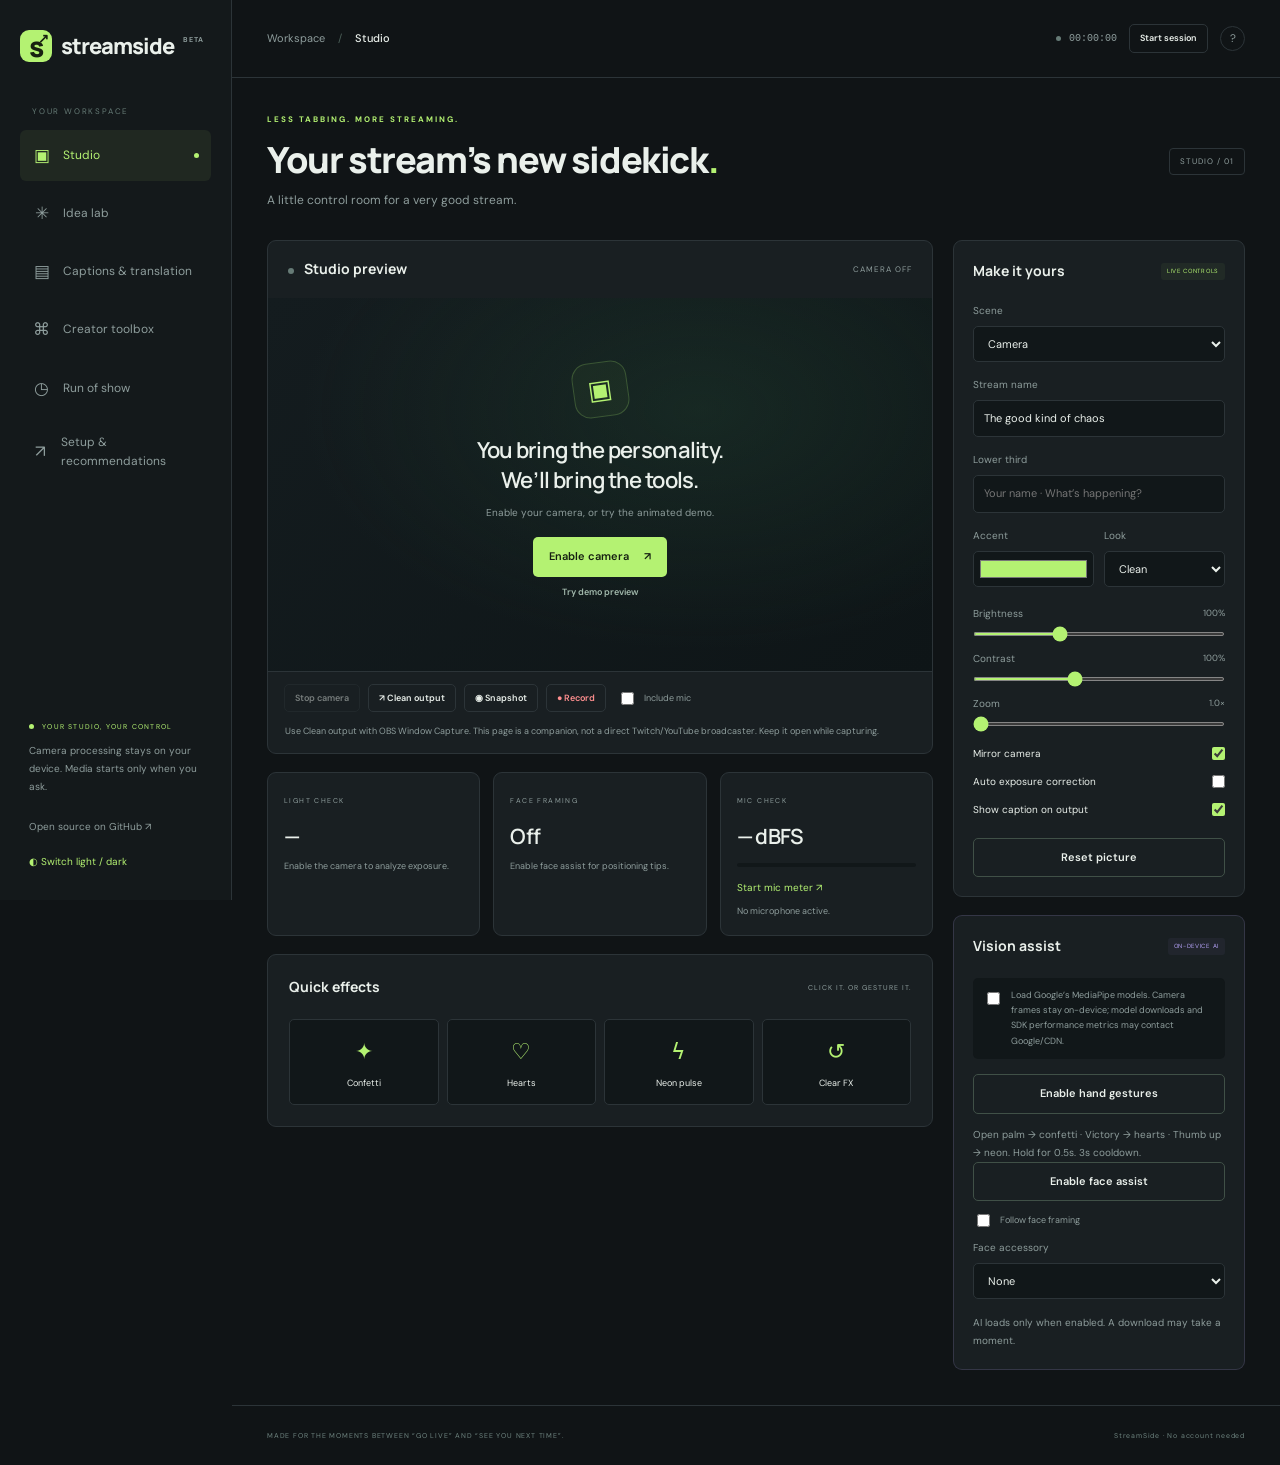
==== index.html @ d4906314 "Build StreamSide streaming studio, vision effects, captions and creator tools" ====
<!doctype html><html lang="en"><head><meta charset="utf-8"><meta name="viewport" content="width=device-width,initial-scale=1"><meta name="theme-color" content="#101416"><meta name="description" content="A compact streaming co-pilot. Camera effects, gesture controls, captions, translation, ideas, overlays and creator utilities."><title>StreamSide — Your streaming co-pilot</title><link rel="icon" href="icon.svg" type="image/svg+xml"><link rel="stylesheet" href="style.css"><script defer src="core.js"></script><script defer src="studio.js"></script><script defer src="speech.js"></script><script defer src="app.js"></script></head><body>
<aside class="sidebar"><a class="brand" href="#studio"><span class="logo">s<span>↗</span></span>streamside<span class="beta">BETA</span></a><p class="nav-label">YOUR WORKSPACE</p><nav aria-label="Tools"><button data-tab="studio" class="active"><span>▣</span>Studio<span class="nav-dot"></span></button><button data-tab="ideas"><span>✳</span>Idea lab</button><button data-tab="captions"><span>▤</span>Captions & translation</button><button data-tab="tools"><span>⌘</span>Creator toolbox</button><button data-tab="planner"><span>◷</span>Run of show</button><button data-tab="guide"><span>↗</span>Setup & recommendations</button></nav><div class="side-bottom"><div class="local-badge"><i></i> YOUR STUDIO, YOUR CONTROL</div><p>Camera processing stays on your device. Media starts only when you ask.</p><a href="https://github.com/LucasLi1337Unknown/StreamSide" target="_blank" rel="noopener">Open source on GitHub ↗</a><button id="theme-toggle" class="text-button">◐ Switch light / dark</button></div></aside>
<div class="workspace"><header class="topbar"><div class="breadcrumb">Workspace <span>/</span> <b id="page-label">Studio</b></div><div class="top-actions"><span class="session-pill"><i></i> <span id="session-time">00:00:00</span></span><button id="session-toggle" class="small-button">Start session</button><button id="quick-guide" class="icon-button" aria-label="Open setup guide">?</button></div></header><main>
<section id="studio" class="page active"><div class="page-heading"><div><p class="eyebrow">LESS TABBING. MORE STREAMING.</p><h1>Your stream’s new sidekick<span>.</span></h1><p>A little control room for a very good stream.</p></div><span class="version-tag">STUDIO / 01</span></div>
<div class="studio-layout"><div class="studio-main"><div class="panel preview-panel"><div class="panel-head"><h2><i class="status-dot" id="camera-dot"></i> Studio preview</h2><div class="live-label" id="camera-label">CAMERA OFF</div></div><div class="canvas-wrap"><canvas id="studio-canvas" width="1280" height="720" aria-label="Processed camera preview"></canvas><div id="preview-empty"><div class="camera-glyph">▣</div><h3>You bring the personality.<br>We’ll bring the tools.</h3><p>Enable your camera, or try the animated demo.</p><button id="camera-start" class="primary">Enable camera <span>↗</span></button><button id="demo-start" class="subtle">Try demo preview</button></div></div><video id="camera-video" playsinline muted hidden></video><div class="preview-controls"><button id="camera-stop" class="small-button" disabled>Stop camera</button><button id="popout" class="small-button">↗ Clean output</button><button id="snapshot" class="small-button">◉ Snapshot</button><button id="record" class="small-button record-button">● Record</button><label class="inline-check"><input id="record-mic" type="checkbox"> Include mic</label><span id="record-status" class="muted"></span></div><p class="footnote">Use Clean output with OBS Window Capture. This page is a companion, not a direct Twitch/YouTube broadcaster. Keep it open while capturing.</p></div>
<div class="three-grid metrics"><div class="panel metric"><span>LIGHT CHECK</span><strong id="light-score">—</strong><p id="light-tip">Enable the camera to analyze exposure.</p></div><div class="panel metric"><span>FACE FRAMING</span><strong id="face-score">Off</strong><p id="face-tip">Enable face assist for positioning tips.</p></div><div class="panel metric"><span>MIC CHECK</span><strong id="mic-value">— dBFS</strong><div class="meter"><i id="mic-bar"></i></div><button id="mic-test" class="text-button">Start mic meter ↗</button><p id="mic-tip">No microphone active.</p></div></div>
<div class="panel"><div class="panel-head"><h2>Quick effects</h2><span class="muted">CLICK IT. OR GESTURE IT.</span></div><div class="effect-buttons"><button data-fx="confetti"><span>✦</span> Confetti</button><button data-fx="hearts"><span>♡</span> Hearts</button><button data-fx="neon"><span>ϟ</span> Neon pulse</button><button data-fx="clear"><span>↺</span> Clear FX</button></div></div></div>
<div class="studio-side"><div class="panel"><div class="panel-head"><h2>Make it yours</h2><span class="green-tag">LIVE CONTROLS</span></div><label>Scene<select id="scene"><option value="camera">Camera</option><option value="starting">Starting soon</option><option value="brb">Be right back</option><option value="ending">Stream ending</option></select></label><label>Stream name<input id="stream-name" maxlength="60" value="The good kind of chaos"></label><label>Lower third<input id="lower-third" maxlength="80" placeholder="Your name · What’s happening?"></label><div class="two-grid"><label>Accent<input id="accent" type="color" value="#b4f272"></label><label>Look<select id="look"><option value="clean">Clean</option><option value="warm">Warm</option><option value="cool">Cool</option><option value="mono">Mono</option><option value="vivid">Vivid</option></select></label></div><label class="slider-label">Brightness <output id="brightness-value">100%</output><input id="brightness" type="range" min="60" max="180" value="100"></label><label class="slider-label">Contrast <output id="contrast-value">100%</output><input id="contrast" type="range" min="60" max="160" value="100"></label><label class="slider-label">Zoom <output id="zoom-value">1.0×</output><input id="zoom" type="range" min="1" max="2" step="0.05" value="1"></label><div class="toggle-list"><label><span>Mirror camera</span><input id="mirror" type="checkbox" checked></label><label><span>Auto exposure correction</span><input id="auto-light" type="checkbox"></label><label><span>Show caption on output</span><input id="show-caption" type="checkbox" checked></label></div><button id="reset-look" class="secondary wide">Reset picture</button></div>
<div class="panel ai-panel"><div class="panel-head"><h2>Vision assist</h2><span class="purple-tag">ON-DEVICE AI</span></div><label class="consent"><input id="vision-consent" type="checkbox"> Load Google’s MediaPipe models. Camera frames stay on-device; model downloads and SDK performance metrics may contact Google/CDN.</label><button id="gestures" class="secondary wide">Enable hand gestures</button><p class="mini" id="gesture-status">Open palm → confetti · Victory → hearts · Thumb up → neon. Hold for 0.5s. 3s cooldown.</p><button id="face-assist" class="secondary wide">Enable face assist</button><label class="inline-check"><input id="auto-frame" type="checkbox"> Follow face framing</label><label>Face accessory<select id="accessory"><option value="none">None</option><option value="glasses">Neon glasses</option><option value="crown">Crown</option><option value="sparkles">Cheek sparkles</option></select></label><p class="mini" id="vision-status">AI loads only when enabled. A download may take a moment.</p></div></div></div></section>
<section id="ideas" class="page"><div class="page-heading"><div><p class="eyebrow">BEAT THE “WHAT NOW?” MOMENT</p><h1>The idea lab<span>.</span></h1><p>Fresh prompts. Safe chaos. Zero awkward silence.</p></div></div><div class="two-grid"><div class="panel generator"><div class="panel-head"><h2>Random inspiration</h2><span>✳</span></div><div class="two-grid"><label>Category<select id="idea-category"><option value="gaming">Gaming</option><option value="chatting">Just chatting</option><option value="creative">Art & creating</option><option value="study">Study & learning</option></select></label><label>Generate<select id="idea-type"><option value="challenge">A challenge</option><option value="topic">A chat prompt</option><option value="title">A stream title</option><option value="wildcard">A wildcard object</option></select></label></div><div id="idea-output" class="big-output" aria-live="polite">Your next great moment starts with one click.</div><div class="button-row"><button id="generate" class="primary">Generate something ✦</button><button id="save-idea" class="secondary">☆ Save</button><button id="copy-idea" class="secondary">Copy</button></div><p class="mini">Curated random combinations, not an LLM. Challenges avoid dangerous, costly or humiliating tasks.</p></div><div class="panel"><div class="panel-head"><h2>Spin a decision</h2><span>◉</span></div><label>Options, one per line<textarea id="wheel-options" rows="5">Play one more round
Take a water break
Let chat choose the next topic
Try a creative challenge</textarea></label><div id="wheel-result" class="wheel-result" aria-live="polite">?</div><button id="spin" class="primary wide">Let the wheel decide ↻</button></div></div><div class="two-grid below"><div class="panel"><div class="panel-head"><h2>Random number & dice</h2></div><div class="three-grid"><label>Minimum<input id="random-min" type="number" value="1"></label><label>Maximum<input id="random-max" type="number" value="100"></label><label>Dice count<input id="dice-count" type="number" min="1" max="10" value="2"></label></div><div class="button-row"><button id="random-number" class="secondary">Draw a number</button><button id="roll-dice" class="secondary">Roll d6 dice</button><strong id="random-result">—</strong></div></div><div class="panel"><div class="panel-head"><h2>Your saved ideas</h2><button id="export-ideas" class="text-button">Export ↗</button></div><div id="saved-ideas" class="list-empty">Save an idea to keep it here.</div></div></div></section>
<section id="captions" class="page"><div class="page-heading"><div><p class="eyebrow">MAKE EVERY WORD COUNT</p><h1>Say it. Save it. Share it<span>.</span></h1><p>Live microphone captions, translation, and transcript links.</p></div></div><div class="two-grid"><div class="panel"><div class="panel-head"><h2>Live captions</h2><span id="speech-badge" class="status-tag">NOT LISTENING</span></div><div class="two-grid"><label>Spoken language<select id="speech-language"><option value="en-US">English</option><option value="zh-CN">中文（普通话）</option><option value="fr-FR">Français</option><option value="es-ES">Español</option><option value="pt-BR">Português (Brasil)</option><option value="ja-JP">日本語</option><option value="de-DE">Deutsch</option></select></label><label>Transcript title<input id="transcript-title" maxlength="100" value="My stream transcript"></label></div><p class="mini">Uses your microphone, not a stream URL or desktop audio. Speech recognition depends on browser/service support and may send audio to your browser’s recognition provider. Chrome/Edge recommended.</p><div class="button-row"><button id="speech-start" class="primary">Start listening</button><button id="speech-stop" class="secondary" disabled>Stop</button><button id="speech-clear" class="text-button">Clear session</button></div><p id="speech-status" class="mini" role="status">You can also paste text below or import an exported JSON transcript.</p><div id="interim" class="interim" aria-live="polite"></div><div id="transcript-list" class="transcript-list"><p class="list-empty">Your words will appear here.</p></div><label>Manual caption / paste text<textarea id="manual-caption" rows="3" placeholder="Useful when speech recognition isn’t supported…"></textarea></label><button id="add-caption" class="secondary">Add to transcript</button><div class="button-row export-row"><button id="export-txt" class="text-button">↓ TXT</button><button id="export-srt" class="text-button">↓ SRT</button><button id="export-json" class="text-button">↓ JSON</button><label class="file-label">↑ Import JSON<input id="import-transcript" type="file" accept=".json,application/json"></label></div></div>
<div><div class="panel"><div class="panel-head"><h2>Translate your words</h2><span class="purple-tag">BROWSER + ONLINE</span></div><label>Translate into<select id="target-language"><option value="zh">中文</option><option value="en">English</option><option value="fr">Français</option><option value="es">Español</option><option value="pt">Português</option><option value="ja">日本語</option><option value="de">Deutsch</option></select></label><label>Translation engine<select id="translation-engine"><option value="browser">On-device browser AI (if available)</option><option value="mymemory">MyMemory online (limited free service)</option></select></label><label class="consent"><input id="translation-consent" type="checkbox"> For MyMemory, send caption text to api.mymemory.translated.net. Its quotas and terms apply. Avoid confidential text.</label><label class="inline-check"><input id="auto-translate" type="checkbox"> Translate new captions automatically</label><button id="translate-last" class="secondary wide">Translate latest caption</button><div id="translation-output" class="translation-output">Translations appear here.</div><p id="translation-status" class="mini" role="status">On-device AI may require a model download and is not available in every browser.</p></div><div class="panel below"><div class="panel-head"><h2>Give your transcript a link</h2><span>↗</span></div><p class="mini">Creates a read-only snapshot encoded in the link itself. Anyone with it can read the text. It is not encrypted, searchable hosting or live syncing. Long transcripts should be exported instead.</p><button id="share-transcript" class="primary wide">Create shareable link</button><label class="below">Snapshot link<input id="share-link" readonly placeholder="Generate a link first"></label><div class="button-row"><button id="copy-share" class="secondary">Copy link</button><a id="open-share" class="secondary disabled" target="_blank" rel="noopener">Open transcript ↗</a></div></div></div></div></section>
<section id="tools" class="page"><div class="page-heading"><div><p class="eyebrow">SMALL TOOLS. BIG DIFFERENCE.</p><h1>The creator toolbox<span>.</span></h1><p>The little things you always need in the middle of a stream.</p></div></div><div class="tool-grid"><div class="panel"><div class="panel-head"><h2>Countdown / focus timer</h2><span>◷</span></div><div id="countdown-display" class="timer-number">05:00</div><label>Minutes<input id="countdown-minutes" type="number" min="0.1" max="1440" step="0.1" value="5"></label><div class="button-row"><button id="timer-start" class="primary">Start</button><button id="timer-reset" class="secondary">Reset</button><button id="timer-overlay" class="secondary">Overlay ↗</button></div><label class="inline-check"><input id="timer-on-output" type="checkbox"> Show timer on studio output</label></div><div class="panel"><div class="panel-head"><h2>Bitrate & storage calculator</h2></div><div class="two-grid"><label>Upload speed (Mbps)<input id="upload-speed" type="number" min="0.1" max="10000" value="10"></label><label>Stream length (hours)<input id="stream-hours" type="number" min="0.1" max="48" value="2"></label><label>Video bitrate (kbps)<input id="video-bitrate" type="number" min="100" max="100000" value="6000"></label><label>Audio bitrate (kbps)<input id="audio-bitrate" type="number" min="32" max="512" value="160"></label></div><div id="bitrate-result" class="result-box"></div><p class="mini">Uses 70% of upload as a headroom guideline. Estimated decimal GB excludes container overhead; platform limits differ.</p></div><div class="panel"><div class="panel-head"><h2>Goal calculator</h2></div><div class="two-grid"><label>Current progress<input id="goal-current" type="number" min="0" value="35"></label><label>Target<input id="goal-target" type="number" min="1" value="100"></label></div><div id="goal-result" class="result-box"></div><div class="progress"><i id="goal-progress"></i></div><label class="inline-check"><input id="goal-on-output" type="checkbox"> Show goal bar on studio</label></div><div class="panel"><div class="panel-head"><h2>Quick poll</h2></div><label>Question<input id="poll-question" value="What should we do next?" maxlength="100"></label><label>Choices, one per line<textarea id="poll-options" rows="3">One more game
Creative challenge
Just chatting</textarea></label><button id="poll-create" class="secondary wide">Create / reset local poll</button><div id="poll-results" class="below"></div><p class="mini">Local vote counter for a host to tally chat votes. Viewers cannot vote remotely.</p></div><div class="panel"><div class="panel-head"><h2>Teleprompter</h2></div><label>Your script<textarea id="prompter-text" rows="5" placeholder="Paste your introduction, talking points, or script…"></textarea></label><label>Scroll speed<input id="prompter-speed" type="range" min="5" max="100" value="25"></label><button id="prompter-open" class="primary wide">Open teleprompter ↗</button></div><div class="panel"><div class="panel-head"><h2>Sound cues</h2><span>♫</span></div><p class="mini">Original synthesized cues. Play to your speakers; route browser audio into OBS if you want viewers to hear.</p><div class="effect-buttons sound-buttons"><button data-sound="chime">✦ Chime</button><button data-sound="win">★ Win</button><button data-sound="drum">● Drum</button><button data-sound="count">3…2…1</button></div><label>Volume<input id="sound-volume" type="range" min="0" max="0.5" step="0.01" value="0.15"></label></div></div></section>
<section id="planner" class="page"><div class="page-heading"><div><p class="eyebrow">A LITTLE STRUCTURE. A LOT OF ROOM TO PLAY.</p><h1>Your run of show<span>.</span></h1><p>Build a plan, keep the pace, and remember the water breaks.</p></div><button id="export-plan" class="secondary">Export plan ↓</button></div><div class="two-grid"><div class="panel"><div class="panel-head"><h2>Segments</h2><strong id="plan-total" class="green">0 min</strong></div><form id="segment-form" class="segment-form"><label>Segment name<input id="segment-name" required maxlength="80" placeholder="Warm up with chat"></label><label>Minutes<input id="segment-minutes" type="number" required min="1" max="240" value="10"></label><button class="primary" type="submit">+ Add</button></form><div id="segments" class="below"></div><div class="button-row"><button id="plan-run" class="primary">Start next segment</button><button id="plan-pause" class="secondary">Pause</button></div><p id="plan-status" class="mini" role="status">Plan saved on this device.</p></div><div><div class="panel"><div class="panel-head"><h2>Pre-stream checklist</h2><span id="checklist-count" class="green">0 / 6</span></div><div id="checklist"></div></div><div class="panel below"><div class="panel-head"><h2>Clip markers & notes</h2></div><p class="mini">Markers use your session clock. Start a session in the top bar before recording moments.</p><div class="button-row"><input id="marker-note" maxlength="120" placeholder="That moment deserves a clip"><button id="add-marker" class="secondary">+ Mark</button></div><div id="markers" class="below"></div><button id="export-markers" class="text-button">Export markers ↓</button></div></div></div></section>
<section id="guide" class="page"><div class="page-heading"><div><p class="eyebrow">GET YOUR SETUP DIALED IN</p><h1>Stream smarter<span>.</span></h1><p>A practical setup coach and a clear view of what each tool does.</p></div></div><div class="two-grid"><div class="panel"><div class="panel-head"><h2>Your setup recipe</h2><span class="green-tag">RULE-BASED COACH</span></div><label>What are you streaming?<select id="coach-content"><option value="gaming">Fast-paced games</option><option value="chat">Just chatting / podcast</option><option value="art">Art / desk camera</option><option value="study">Study / teaching</option></select></label><label>Available upload (Mbps)<input id="coach-upload" type="number" min="0.1" value="10"></label><label>Computer power<select id="coach-power"><option value="low">Older / lightweight laptop</option><option value="mid" selected>Modern laptop</option><option value="high">Desktop with dedicated GPU</option></select></label><button id="coach-generate" class="primary wide">Build my setup recipe ↗</button><div id="coach-result" class="result-box below"></div></div><div class="panel prose"><h2>Bring StreamSide into OBS</h2><ol><li>Open Studio and enable the camera. Finish your effects and captions.</li><li>Open <b>Clean output</b>. This is a separate, uncluttered window.</li><li>In OBS, add a <b>Window Capture</b> source and select that output window. Crop browser chrome if needed.</li><li>Keep StreamSide open and the output window visible. Browser background throttling can reduce frame rate.</li><li>Add your microphone in OBS separately. Caption recognition is a separate service; avoid double-routing the mic.</li></ol><p>For transparent text overlays, use the timer overlay link with an OBS Browser Source. Camera output uses Window Capture; there is no virtual-camera driver.</p><a href="https://obsproject.com/kb/window-capture-sources" target="_blank" rel="noopener">OBS Window Capture guide ↗</a></div></div><div class="panel prose below"><h2>Capabilities & privacy, without the mystery</h2><div class="capability-grid"><div><h3>Camera & face</h3><p>Camera effects are rendered locally to canvas. Exposure is estimated from pixel brightness. Face landmarks guide framing and track accessories. No identity recognition or face reshaping. Digital correction cannot move your room lights.</p></div><div><h3>Gestures</h3><p>Google MediaPipe’s gesture model detects open palm, victory and thumbs up. Recognition is probabilistic. Models download on first use; GPU/CPU and browser support affect speed. Manual effect buttons always work.</p></div><div><h3>Speech & translation</h3><p>Live recognition uses browser Web Speech support and may process microphone audio remotely. On-device translation is browser-dependent. MyMemory is an opt-in, quota-limited online fallback for caption text. No unlimited translation promise.</p></div><div><h3>Storage & sharing</h3><p>Ideas, planner and transcript drafts are stored in your browser. No accounts or server-side transcript database. Share links contain a frozen copy of the text; anyone who has a link can read it. Stop buttons release camera/microphone tracks.</p></div></div><div class="button-row"><button id="backup" class="secondary">Export workspace backup</button><label class="file-label secondary">Import backup<input id="restore" type="file" accept=".json,application/json"></label></div><p class="mini">You control when camera, mic, recognition, model downloads and online translation start. Nothing goes live to a streaming platform from this app.</p></div></section>
<section id="shared-transcript" class="page"><div class="page-heading"><div><p class="eyebrow">READ-ONLY TRANSCRIPT SNAPSHOT</p><h1 id="shared-title">Stream transcript</h1><p>This snapshot is encoded in the link. It does not update live.</p></div></div><div class="panel"><div id="shared-content"></div><button id="shared-download" class="secondary below">Download transcript ↓</button></div></section>
</main><footer>MADE FOR THE MOMENTS BETWEEN “GO LIVE” AND “SEE YOU NEXT TIME”.<span>StreamSide · No account needed</span></footer></div><div id="toast" role="status"></div><dialog id="recording-dialog"><button id="close-recording" class="dialog-close" aria-label="Close recording">×</button><h2>Your recording is ready</h2><video id="recorded-video" controls playsinline></video><a id="download-recording" class="primary" download="streamside-recording.webm">Download recording ↓</a><p class="mini">Save this file before leaving. Recordings are kept in memory until downloaded.</p></dialog></body></html>
---- style.css ----
@import url('https://fonts.googleapis.com/css2?family=DM+Sans:wght@400;500;600;700&family=Manrope:wght@400;500;600;700;800&display=swap');
:root{--bg:#101416;--side:#14191b;--panel:#191f22;--field:#111719;--line:#2c3438;--text:#eaf0eb;--muted:#8e9d9c;--green:#b4f272;--purple:#b6a3fa;--danger:#ff8f8f}*{box-sizing:border-box}body{margin:0;background:var(--bg);color:var(--text);font:13px/1.6 'DM Sans',sans-serif}body.light{--bg:#edf1ed;--side:#f9fbf7;--panel:#fff;--field:#f1f5f0;--line:#d4ddd2;--text:#1a2822;--muted:#5d7268;--green:#467b16;--purple:#6e4cb7}button,input,textarea,select{font:inherit}button{cursor:pointer}button:disabled{opacity:.45;cursor:not-allowed}a{color:inherit;text-decoration:none}button,input,select,textarea,a{outline-offset:4px}button:focus-visible,a:focus-visible{outline:2px solid var(--green)}h1,h2,h3,p{margin-top:0}h1,h2,h3{font-family:'Manrope',sans-serif}h1{font-size:36px;letter-spacing:-1.4px;font-weight:800;line-height:1.2;margin-bottom:10px}h1>span{color:var(--green)}h2{font-size:14px;font-weight:700;margin:0}h3{font-size:14px}.sidebar{position:fixed;inset:0 auto 0 0;width:232px;border-right:1px solid var(--line);background:var(--side);padding:30px 20px;display:flex;flex-direction:column;z-index:20}.brand{display:flex;align-items:center;gap:9px;font:800 22px 'Manrope',sans-serif;letter-spacing:-1px;white-space:nowrap}.logo{display:grid;place-items:center;border-radius:9px;width:32px;height:32px;background:var(--green);color:#182110;position:relative;font-size:28px;line-height:1}.logo>span{position:absolute;font-size:13px;right:4px;top:2px}.beta{font:700 7px 'DM Sans',sans-serif;letter-spacing:1px;color:var(--muted);align-self:start;margin-top:5px}.nav-label{font-size:8px;letter-spacing:1.8px;color:#667b76;margin:43px 12px 12px}nav{display:grid;gap:7px}nav button{display:flex;align-items:center;gap:12px;color:var(--muted);background:none;border:0;padding:12px;border-radius:6px;text-align:left;font-size:12px}nav button>span:first-child{font-size:17px;width:19px;text-align:center}nav button.active{background:#b4f27212;color:var(--green)}nav button:hover{background:#b4f27209;color:var(--text)}.nav-dot{width:5px;height:5px;background:var(--green);border-radius:50%;margin-left:auto}.side-bottom{margin-top:auto;padding:18px 9px 0}.local-badge{font-size:7px;letter-spacing:1.2px;color:var(--green)}.local-badge i{display:inline-block;width:5px;height:5px;background:var(--green);border-radius:50%;margin-right:5px}.side-bottom p{font-size:10px;color:var(--muted);margin:10px 0 20px;line-height:1.8}.side-bottom>a{font-size:10px;color:var(--muted)}.side-bottom .text-button{display:block;margin-top:17px}.workspace{margin-left:232px}.topbar{height:78px;border-bottom:1px solid var(--line);display:flex;align-items:center;justify-content:space-between;padding:0 35px;gap:15px}.breadcrumb{color:var(--muted);font-size:11px}.breadcrumb span{color:#4b5f58;margin:0 10px}.breadcrumb b{font-weight:500;color:var(--text)}.top-actions{display:flex;gap:12px;align-items:center}.session-pill{font:10px monospace;color:var(--muted);display:flex;align-items:center;gap:8px}.session-pill i{background:#667b76;width:5px;height:5px;border-radius:50%}.session-pill.running i{background:var(--green);box-shadow:0 0 10px var(--green)}main{max-width:1600px;margin:auto;padding:35px}.page{display:none}.page.active{display:block}.page-heading{display:flex;justify-content:space-between;gap:20px;align-items:center;margin-bottom:30px}.eyebrow{font-size:8px;letter-spacing:2px;color:var(--green);font-weight:700;margin:0 0 12px}.page-heading p:last-child{color:var(--muted);font-size:12px;margin-bottom:0}.version-tag{border:1px solid var(--line);border-radius:4px;padding:6px 10px;font-size:8px;letter-spacing:1px;color:var(--muted)}.panel{background:var(--panel);border:1px solid var(--line);border-radius:9px;padding:21px;min-width:0}.panel-head{display:flex;align-items:center;justify-content:space-between;gap:10px;margin-bottom:20px}.panel-head>.muted{font-size:7px;letter-spacing:1px}.panel-head>span:not([class]){color:var(--green);font-size:20px}.studio-layout{display:grid;grid-template-columns:minmax(0,1fr) 292px;gap:20px}.studio-main,.studio-side{display:flex;flex-direction:column;gap:18px}.preview-panel{padding:0;overflow:hidden}.preview-panel>.panel-head{margin:0;padding:17px 20px}.status-dot{display:inline-block;width:6px;height:6px;border-radius:50%;background:#667b76;margin-right:7px}.status-dot.on{background:var(--green)}.live-label{font-size:8px;letter-spacing:1px;color:var(--muted)}.canvas-wrap{position:relative;aspect-ratio:16/9;background:#0c1113;overflow:hidden}.canvas-wrap canvas{width:100%;height:100%;display:block}#preview-empty{position:absolute;inset:0;display:flex;align-items:center;justify-content:center;flex-direction:column;text-align:center;background:radial-gradient(ellipse at 65% 30%,#21433160,transparent 65%),linear-gradient(135deg,#141c1f,#0e1517)}#preview-empty[hidden]{display:none}.camera-glyph{color:var(--green);font-size:26px;width:55px;height:55px;border:1px solid #b4f27235;display:grid;place-items:center;border-radius:16px;margin-bottom:18px;background:#b4f2720a;transform:rotate(-8deg)}#preview-empty h3{font-size:22px;font-weight:600;line-height:1.4;letter-spacing:-.7px;margin-bottom:9px;color:#eaf0eb}#preview-empty p{font-size:10px;color:#8e9d9c;margin-bottom:16px}.preview-controls{padding:12px 16px;display:flex;align-items:center;flex-wrap:wrap;gap:8px;border-top:1px solid var(--line)}.footnote{font-size:9px;line-height:1.7;color:var(--muted);padding:0 17px;margin:0 0 13px}.primary,.secondary,.small-button,.subtle{border-radius:5px;padding:10px 15px;font-size:11px;display:inline-flex;align-items:center;justify-content:center;gap:15px;font-weight:600;transition:background .15s}.primary{background:var(--green);color:#162011;border:1px solid transparent}.light .primary{color:white}.primary:hover{filter:brightness(1.08)}.secondary{background:transparent;color:var(--text);border:1px solid #405047}.secondary:hover,.small-button:hover{background:#9bd07110}.small-button{padding:6px 10px;background:transparent;color:var(--text);border:1px solid var(--line);font-size:9px}.icon-button{border:1px solid var(--line);background:transparent;color:var(--muted);width:25px;height:25px;border-radius:50%;font-size:11px}.subtle{background:none;border:0;color:#a3baad;font-size:9px;padding:8px}.text-button{border:0;background:none;color:var(--green);font-size:10px;padding:0}.wide{width:100%}.record-button{color:var(--danger)}.record-button.recording{background:#ff696920;border-color:#ff6969}.two-grid{display:grid;grid-template-columns:repeat(2,minmax(0,1fr));gap:20px}.three-grid{display:grid;grid-template-columns:repeat(3,minmax(0,1fr));gap:13px}.metric{padding:16px}.metric>span{font-size:7px;letter-spacing:1.4px;color:var(--muted)}.metric strong{display:block;font-family:'Manrope',sans-serif;font-size:21px;margin-top:10px;font-weight:600;letter-spacing:-.7px}.metric p{font-size:9px;color:var(--muted);line-height:1.7;margin:6px 0 0}.meter{height:4px;background:var(--field);border-radius:5px;margin:10px 0}.meter i{display:block;height:100%;background:var(--green);width:0;transition:width .08s}.effect-buttons{display:grid;grid-template-columns:repeat(4,minmax(0,1fr));gap:8px}.effect-buttons button{padding:14px 5px;background:var(--field);border:1px solid var(--line);border-radius:5px;color:var(--text);font-size:9px}.effect-buttons button>span{display:block;font-size:22px;margin-bottom:7px;color:var(--green)}.effect-buttons button:hover{border-color:var(--green)}.studio-side .panel{padding:19px}.green-tag,.purple-tag,.status-tag{font-size:6px;letter-spacing:.7px;white-space:nowrap;padding:4px 6px;border-radius:3px;background:#b4f2720d;color:var(--green)}.purple-tag{background:#b6a3fa0d;color:var(--purple)}.status-tag{font-size:8px}.status-tag.live{background:#b4f2721c}label{display:block;font-size:10px;color:var(--muted);margin-bottom:15px}input:not([type=checkbox]):not([type=range]),select,textarea{display:block;width:100%;background:var(--field);border:1px solid var(--line);border-radius:5px;padding:9px 10px;color:var(--text);outline:none;font-size:11px;margin-top:7px;min-width:0}input:focus,textarea:focus,select:focus{border-color:var(--green)!important}input[type=color]{height:36px;padding:4px!important}textarea{resize:vertical;line-height:1.7}input[type=range]{display:block;accent-color:var(--green);width:100%;margin:10px 0 0;height:4px}input[type=checkbox]{accent-color:var(--green)}.studio-side .two-grid{gap:10px}.slider-label{position:relative;margin-top:4px}.slider-label output{float:right;font-size:9px}.toggle-list{margin:20px 0}.toggle-list label{display:flex;justify-content:space-between;align-items:center;color:var(--text);font-size:10px;margin:12px 0}.toggle-list input{margin:0}.inline-check{display:flex;gap:7px;align-items:center;font-size:9px;line-height:1.5;margin:10px 0}.preview-controls .inline-check{margin:0 0 0 3px}.mini{font-size:10px;color:var(--muted);line-height:1.8;margin:12px 0 0}.ai-panel{border-color:#b6a3fa2b}.ai-panel button+button{margin-top:12px}.consent{display:flex;align-items:flex-start;gap:8px;font-size:9px;line-height:1.7;padding:10px;background:var(--field);border-radius:5px}.consent input{margin-top:4px;flex-shrink:0}.muted{color:var(--muted);font-size:10px}.green{color:var(--green)}.below{margin-top:20px}.button-row{display:flex;gap:9px;align-items:center;flex-wrap:wrap}.big-output{min-height:195px;display:flex;align-items:center;font:600 23px/1.5 'Manrope',sans-serif;letter-spacing:-.6px;padding:20px 0;overflow-wrap:anywhere}.wheel-result{height:95px;display:flex;align-items:center;justify-content:center;text-align:center;font:700 23px 'Manrope',sans-serif;color:var(--green);padding:10px;line-height:1.5}.wheel-result.spinning{opacity:.5}.list-empty{color:var(--muted);font-size:11px;padding:20px 0}.list-row{display:flex;align-items:center;justify-content:space-between;gap:14px;padding:13px 0;border-bottom:1px solid var(--line);font-size:11px}.list-row>span{overflow-wrap:anywhere}.list-row button{flex-shrink:0}.delete-button{color:var(--muted);border:0;background:transparent;font-size:16px}.timer-number{font:500 60px 'Manrope',sans-serif;letter-spacing:-3px;color:var(--green);text-align:center;margin:16px 0 20px}.tool-grid{display:grid;grid-template-columns:repeat(3,minmax(0,1fr));gap:20px}.tool-grid .two-grid{gap:10px}.result-box{font-size:12px;line-height:1.9;color:var(--text);padding:14px;background:var(--field);border:1px solid var(--line);border-radius:5px}.result-box b{color:var(--green)}.result-box .warning{color:var(--danger)}.progress{height:6px;background:var(--field);border-radius:5px;margin-top:15px;overflow:hidden}.progress i{background:var(--green);height:100%;display:block;width:0}.poll-choice{display:flex;gap:8px;align-items:center;margin:9px 0;font-size:11px}.poll-choice button{flex:1;text-align:left;background:var(--field);border:1px solid var(--line);color:var(--text);padding:8px;border-radius:4px}.poll-choice span{color:var(--green)}.sound-buttons{grid-template-columns:repeat(2,1fr);margin:20px 0}.sound-buttons button{padding:17px 5px}.transcript-list{max-height:360px;min-height:150px;overflow-y:auto;border-top:1px solid var(--line);margin:20px 0}.transcript-row{padding:14px 0;border-bottom:1px solid var(--line)}.transcript-row time{display:block;font:9px monospace;color:var(--green);margin-bottom:5px}.transcript-row p{font-size:12px;margin:0;white-space:pre-wrap;overflow-wrap:anywhere}.transcript-row .translated{color:var(--purple);font-size:11px;margin-top:7px}.interim{color:var(--muted);font-style:italic;font-size:12px;margin:15px 0}.translation-output{background:var(--field);padding:18px;min-height:110px;border:1px solid var(--line);border-radius:5px;color:var(--purple);line-height:1.8;margin-top:15px;font-size:14px;white-space:pre-wrap;overflow-wrap:anywhere}.file-label{position:relative;color:var(--green);cursor:pointer;display:inline-block;font-size:10px;margin:0}.file-label input{position:absolute;opacity:0;width:1px!important;height:1px;overflow:hidden}.export-row{padding-top:20px}.export-row button{margin-right:12px}.disabled{opacity:.4;pointer-events:none}.segment-form{display:grid;grid-template-columns:minmax(0,1fr) 80px auto;gap:10px;align-items:end}.segment-form label{margin:0}.segment{padding:15px 0;border-bottom:1px solid var(--line);display:flex;align-items:center;gap:12px}.segment.active{color:var(--green)}.segment.done{opacity:.5}.segment .segment-number{font:11px monospace;color:var(--muted)}.segment-info{flex:1;min-width:0}.segment-info strong{font-size:12px;display:block;overflow-wrap:anywhere}.segment-info small{font-size:10px;color:var(--muted)}#checklist label{display:flex;align-items:center;gap:10px;padding:11px 0;margin:0;border-bottom:1px solid var(--line);font-size:11px;color:var(--text)}#checklist label:has(input:checked){color:var(--muted);text-decoration:line-through}.prose p,.prose li{font-size:11px;color:var(--muted);line-height:1.9}.prose ol{padding-left:17px;margin:20px 0}.prose li{padding-left:4px;margin-bottom:9px}.prose a{color:var(--green);text-decoration:underline;font-size:11px}.capability-grid{display:grid;grid-template-columns:repeat(4,1fr);gap:25px;margin-top:25px}.capability-grid h3{font-size:12px;margin-bottom:8px}footer{display:flex;align-items:center;justify-content:space-between;gap:15px;padding:24px 35px;border-top:1px solid var(--line);color:#6f8580;font-size:7px;letter-spacing:.8px}#toast{position:fixed;bottom:26px;left:calc(50% + 116px);transform:translateX(-50%);background:var(--green);color:#15200e;padding:13px 22px;border-radius:6px;font-size:12px;box-shadow:0 10px 50px #0005;opacity:0;pointer-events:none;transition:opacity .2s;z-index:100;max-width:90vw}#toast.visible{opacity:1}dialog{background:var(--panel);border:1px solid var(--line);color:var(--text);width:min(720px,95vw);border-radius:10px;padding:30px}dialog::backdrop{background:#000a;backdrop-filter:blur(5px)}dialog video{width:100%;margin:20px 0;max-height:50vh}.dialog-close{position:absolute;top:10px;right:13px;border:0;background:none;font-size:25px;color:var(--text)}body.shared .sidebar,body.shared .topbar{display:none}body.shared .workspace{margin-left:0}body.shared main{max-width:900px}body.shared footer{max-width:900px;margin:auto}body.shared .page-heading h1{overflow-wrap:anywhere}
@media(min-width:1600px){h1{font-size:41px}.studio-layout{grid-template-columns:minmax(0,1fr) 330px}}@media(max-width:1200px){.sidebar{width:200px;padding:25px 13px}.brand{font-size:20px}.beta{font-size:6px}nav button{font-size:11px;gap:9px}.workspace{margin-left:200px}main{padding:26px}.studio-layout{grid-template-columns:minmax(0,1fr) 260px;gap:15px}.panel{padding:17px}.studio-side .panel{padding:16px}.studio-side .panel-head{flex-wrap:wrap;gap:8px}.tool-grid{grid-template-columns:repeat(2,minmax(0,1fr))}h1{font-size:30px}.topbar{padding:0 26px}.preview-controls{gap:6px;padding:10px}.preview-controls button{font-size:8px;padding:6px 7px}.metric{padding:12px}.metric strong{font-size:18px}.metric p{font-size:8px}.three-grid.metrics{gap:8px}.effect-buttons button{font-size:8px}.capability-grid{grid-template-columns:1fr 1fr}#toast{left:calc(50% + 100px)}}@media(max-width:950px){.studio-layout{grid-template-columns:1fr}.studio-side{display:grid;grid-template-columns:1fr 1fr;align-items:start}.two-grid{gap:15px}.page-heading .version-tag{display:none}.brand{gap:6px}.big-output{font-size:20px}#preview-empty h3{font-size:24px}.top-actions{gap:8px}.session-pill{font-size:9px}.topbar{height:66px}.prose li{font-size:10px}}@media(max-width:720px){.sidebar{position:static;width:auto;padding:15px 18px 0;border:0;border-bottom:1px solid var(--line);height:auto}.brand{font-size:22px}.nav-label,.side-bottom{display:none}nav{display:flex;gap:5px;overflow-x:auto;padding:17px 0 12px}nav button{white-space:nowrap;padding:8px 10px;font-size:10px}nav button>span:first-child{font-size:13px;width:auto}.nav-dot{display:none}.workspace{margin-left:0}.topbar{height:54px;padding:0 18px}.breadcrumb{font-size:9px}.top-actions{gap:9px}.topbar .small-button{font-size:8px}.session-pill{font-size:9px}main{padding:25px 18px}.page-heading{margin-bottom:22px}h1{font-size:29px;letter-spacing:-1px}.eyebrow{font-size:7px;letter-spacing:1.6px}.page-heading p:last-child{font-size:11px}.two-grid{grid-template-columns:1fr}.studio-side{gap:13px}.studio-side .two-grid{grid-template-columns:1fr 1fr}.studio-main{gap:14px}.panel{padding:18px}.tool-grid{grid-template-columns:1fr 1fr;gap:13px}.tool-grid .two-grid{grid-template-columns:1fr 1fr}.generator .two-grid{grid-template-columns:1fr 1fr}.three-grid.metrics{grid-template-columns:repeat(3,1fr)}.metric{padding:12px}.metric strong{font-size:17px}.metric p{font-size:8px}.metric>span{font-size:6px;letter-spacing:1px}.metrics .text-button{font-size:8px}.capability-grid{gap:18px}.page-heading{gap:12px}footer{padding:20px 18px;flex-wrap:wrap;font-size:6px}#toast{left:50%}.big-output{min-height:160px;font-size:23px}.preview-controls .small-button{font-size:9px;padding:6px 9px}}@media(max-width:440px){.studio-side{grid-template-columns:1fr}.tool-grid{grid-template-columns:1fr}.studio-side .panel-head{flex-wrap:nowrap}.page-heading{align-items:start;flex-direction:column}.tool-grid .three-grid{gap:8px}.three-grid.metrics{gap:7px}.metric{padding:10px}.metric strong{font-size:16px}.metric p{font-size:7px}.metric>span{font-size:5.5px}.preview-panel>.panel-head{padding:12px 14px}.canvas-wrap{aspect-ratio:4/3}#preview-empty h3{font-size:19px}#preview-empty .camera-glyph{width:40px;height:40px;font-size:22px;margin-bottom:10px}.effect-buttons button{font-size:8px;padding:12px 3px}.topbar{gap:8px}.top-actions .icon-button{display:none}.breadcrumb span{margin:0 5px}.capability-grid{grid-template-columns:1fr}.segment-form{grid-template-columns:minmax(0,1fr) 65px auto}.segment-form button{padding:10px}.version-tag{display:none}.session-pill{font-size:8px}h1{font-size:27px}.brand{font-size:23px}}
@media(prefers-reduced-motion:reduce){*{transition:none!important;scroll-behavior:auto!important}}
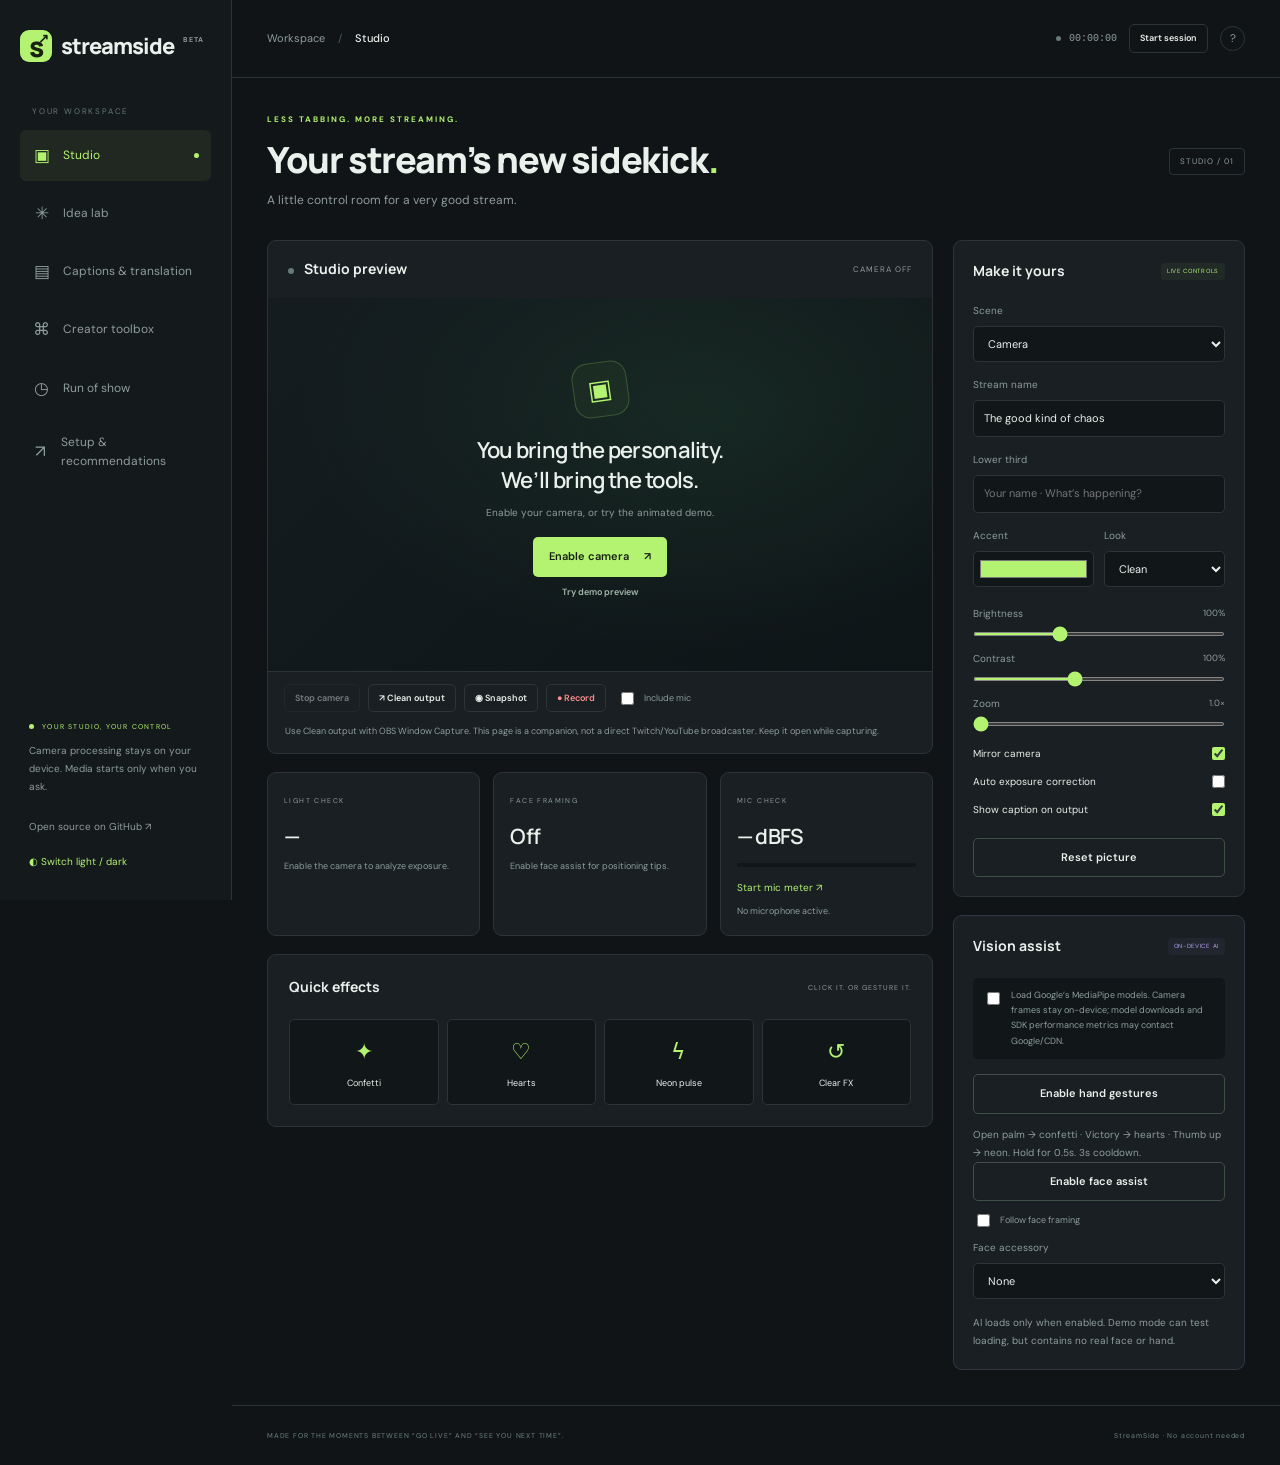
==== commit 8c7312e0: "Allow optional vision-model checks in demo preview" ====
--- a/index.html
+++ b/index.html
@@ -6,7 +6,7 @@
 <div class="three-grid metrics"><div class="panel metric"><span>LIGHT CHECK</span><strong id="light-score">—</strong><p id="light-tip">Enable the camera to analyze exposure.</p></div><div class="panel metric"><span>FACE FRAMING</span><strong id="face-score">Off</strong><p id="face-tip">Enable face assist for positioning tips.</p></div><div class="panel metric"><span>MIC CHECK</span><strong id="mic-value">— dBFS</strong><div class="meter"><i id="mic-bar"></i></div><button id="mic-test" class="text-button">Start mic meter ↗</button><p id="mic-tip">No microphone active.</p></div></div>
 <div class="panel"><div class="panel-head"><h2>Quick effects</h2><span class="muted">CLICK IT. OR GESTURE IT.</span></div><div class="effect-buttons"><button data-fx="confetti"><span>✦</span> Confetti</button><button data-fx="hearts"><span>♡</span> Hearts</button><button data-fx="neon"><span>ϟ</span> Neon pulse</button><button data-fx="clear"><span>↺</span> Clear FX</button></div></div></div>
 <div class="studio-side"><div class="panel"><div class="panel-head"><h2>Make it yours</h2><span class="green-tag">LIVE CONTROLS</span></div><label>Scene<select id="scene"><option value="camera">Camera</option><option value="starting">Starting soon</option><option value="brb">Be right back</option><option value="ending">Stream ending</option></select></label><label>Stream name<input id="stream-name" maxlength="60" value="The good kind of chaos"></label><label>Lower third<input id="lower-third" maxlength="80" placeholder="Your name · What’s happening?"></label><div class="two-grid"><label>Accent<input id="accent" type="color" value="#b4f272"></label><label>Look<select id="look"><option value="clean">Clean</option><option value="warm">Warm</option><option value="cool">Cool</option><option value="mono">Mono</option><option value="vivid">Vivid</option></select></label></div><label class="slider-label">Brightness <output id="brightness-value">100%</output><input id="brightness" type="range" min="60" max="180" value="100"></label><label class="slider-label">Contrast <output id="contrast-value">100%</output><input id="contrast" type="range" min="60" max="160" value="100"></label><label class="slider-label">Zoom <output id="zoom-value">1.0×</output><input id="zoom" type="range" min="1" max="2" step="0.05" value="1"></label><div class="toggle-list"><label><span>Mirror camera</span><input id="mirror" type="checkbox" checked></label><label><span>Auto exposure correction</span><input id="auto-light" type="checkbox"></label><label><span>Show caption on output</span><input id="show-caption" type="checkbox" checked></label></div><button id="reset-look" class="secondary wide">Reset picture</button></div>
-<div class="panel ai-panel"><div class="panel-head"><h2>Vision assist</h2><span class="purple-tag">ON-DEVICE AI</span></div><label class="consent"><input id="vision-consent" type="checkbox"> Load Google’s MediaPipe models. Camera frames stay on-device; model downloads and SDK performance metrics may contact Google/CDN.</label><button id="gestures" class="secondary wide">Enable hand gestures</button><p class="mini" id="gesture-status">Open palm → confetti · Victory → hearts · Thumb up → neon. Hold for 0.5s. 3s cooldown.</p><button id="face-assist" class="secondary wide">Enable face assist</button><label class="inline-check"><input id="auto-frame" type="checkbox"> Follow face framing</label><label>Face accessory<select id="accessory"><option value="none">None</option><option value="glasses">Neon glasses</option><option value="crown">Crown</option><option value="sparkles">Cheek sparkles</option></select></label><p class="mini" id="vision-status">AI loads only when enabled. A download may take a moment.</p></div></div></div></section>
+<div class="panel ai-panel"><div class="panel-head"><h2>Vision assist</h2><span class="purple-tag">ON-DEVICE AI</span></div><label class="consent"><input id="vision-consent" type="checkbox"> Load Google’s MediaPipe models. Camera frames stay on-device; model downloads and SDK performance metrics may contact Google/CDN.</label><button id="gestures" class="secondary wide">Enable hand gestures</button><p class="mini" id="gesture-status">Open palm → confetti · Victory → hearts · Thumb up → neon. Hold for 0.5s. 3s cooldown.</p><button id="face-assist" class="secondary wide">Enable face assist</button><label class="inline-check"><input id="auto-frame" type="checkbox"> Follow face framing</label><label>Face accessory<select id="accessory"><option value="none">None</option><option value="glasses">Neon glasses</option><option value="crown">Crown</option><option value="sparkles">Cheek sparkles</option></select></label><p class="mini" id="vision-status">AI loads only when enabled. Demo mode can test loading, but contains no real face or hand.</p></div></div></div></section>
 <section id="ideas" class="page"><div class="page-heading"><div><p class="eyebrow">BEAT THE “WHAT NOW?” MOMENT</p><h1>The idea lab<span>.</span></h1><p>Fresh prompts. Safe chaos. Zero awkward silence.</p></div></div><div class="two-grid"><div class="panel generator"><div class="panel-head"><h2>Random inspiration</h2><span>✳</span></div><div class="two-grid"><label>Category<select id="idea-category"><option value="gaming">Gaming</option><option value="chatting">Just chatting</option><option value="creative">Art & creating</option><option value="study">Study & learning</option></select></label><label>Generate<select id="idea-type"><option value="challenge">A challenge</option><option value="topic">A chat prompt</option><option value="title">A stream title</option><option value="wildcard">A wildcard object</option></select></label></div><div id="idea-output" class="big-output" aria-live="polite">Your next great moment starts with one click.</div><div class="button-row"><button id="generate" class="primary">Generate something ✦</button><button id="save-idea" class="secondary">☆ Save</button><button id="copy-idea" class="secondary">Copy</button></div><p class="mini">Curated random combinations, not an LLM. Challenges avoid dangerous, costly or humiliating tasks.</p></div><div class="panel"><div class="panel-head"><h2>Spin a decision</h2><span>◉</span></div><label>Options, one per line<textarea id="wheel-options" rows="5">Play one more round
 Take a water break
 Let chat choose the next topic
